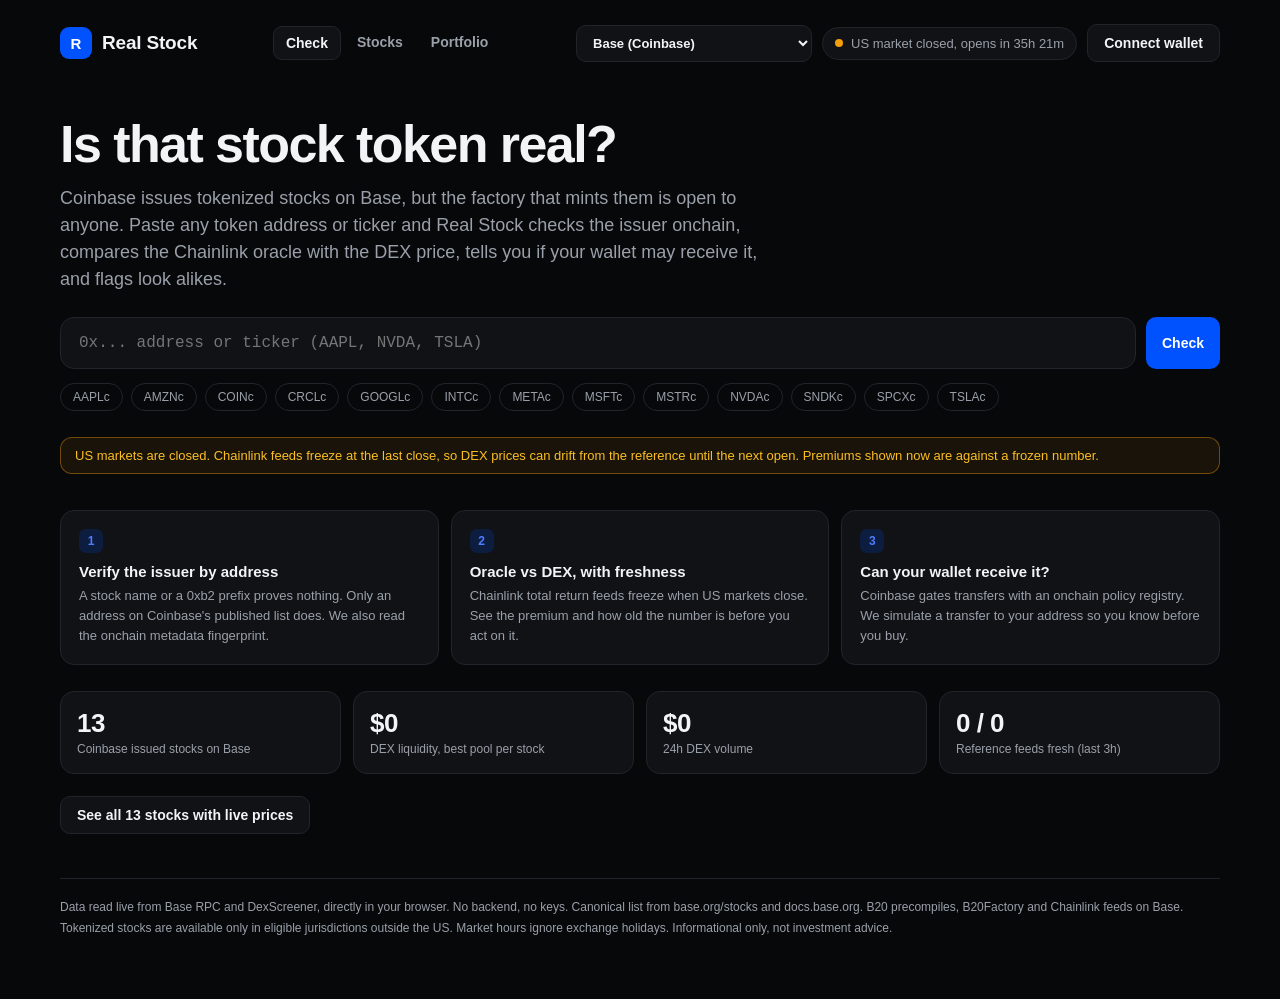
==== index.html @ feb43d78 "Real Stock: verify tokenized stocks on Base and Robinhood Chain Static, backend-free app that answer" ====
<!doctype html>
<html lang="en">
<head>
<meta charset="utf-8">
<meta name="viewport" content="width=device-width,initial-scale=1">
<title>Real Stock</title>
<meta name="description" content="Is that stock token real? Verify the issuer, compare reference and DEX prices, and check if your wallet can receive tokenized stocks on Base and Robinhood Chain.">
<link rel="stylesheet" href="style.css">
</head>
<body>
<div class="wrap">
<nav id="nav"></nav>

<section class="hero">
  <h1>Is that stock token real?</h1>
  <p id="lead"></p>
  <form class="search" id="form">
    <input id="q" placeholder="0x... address or ticker (AAPL, NVDA, TSLA)" autocomplete="off">
    <button class="btn" type="submit">Check</button>
  </form>
  <div class="quick" id="quick"></div>
  <div class="banner" id="banner"></div>
</section>

<div class="feats" id="feats"></div>

<div class="grid">
  <div class="kpi"><b id="k_count">...</b><span id="k_count_l">Issued stocks</span></div>
  <div class="kpi"><b id="k_liq">...</b><span>DEX liquidity, best pool per stock</span></div>
  <div class="kpi"><b id="k_vol">...</b><span>24h DEX volume</span></div>
  <div class="kpi"><b id="k_feed">...</b><span>Reference feeds fresh (last 3h)</span></div>
</div>
<p><a class="btn sec" id="allbtn" href="stocks.html" data-net>See all stocks with live prices</a></p>

<footer id="foot"></footer>
</div>
<script src="app.js"></script>
<script>
mountNav("index.html"); mountFooter();
document.getElementById("lead").textContent=NET.key==="base"
 ?"Coinbase issues tokenized stocks on Base, but the factory that mints them is open to anyone. Paste any token address or ticker and Real Stock checks the issuer onchain, compares the Chainlink oracle with the DEX price, tells you if your wallet may receive it, and flags look alikes."
 :"Robinhood issues stock tokens on Robinhood Chain and look alikes with the same ticker appear daily. Paste any token address or ticker and Real Stock checks the contract fingerprint against Robinhood's registry, compares the price with the same stock's Chainlink feed on Base, tells you if your wallet may receive it, and flags look alikes.";
document.getElementById("feats").innerHTML=NET.key==="base"
 ?'<div class="feat"><div class="n">1</div><b>Verify the issuer by address</b><span>A stock name or a 0xb2 prefix proves nothing. Only an address on Coinbase\'s published list does. We also read the onchain metadata fingerprint.</span></div><div class="feat"><div class="n">2</div><b>Oracle vs DEX, with freshness</b><span>Chainlink total return feeds freeze when US markets close. See the premium and how old the number is before you act on it.</span></div><div class="feat"><div class="n">3</div><b>Can your wallet receive it?</b><span>Coinbase gates transfers with an onchain policy registry. We simulate a transfer to your address so you know before you buy.</span></div>'
 :'<div class="feat"><div class="n">1</div><b>Verify by contract fingerprint</b><span>Every official Robinhood Stock Token is a proxy to the same beacon contract and sits in Robinhood\'s asset registry. Fakes with the same name fail both.</span></div><div class="feat"><div class="n">2</div><b>Two issuers, one stock</b><span>Robinhood Chain has no price oracle, so we use the Chainlink feed of the same stock on Base as the reference and show the premium between the two issuers.</span></div><div class="feat"><div class="n">3</div><b>Pause, blocklist, corporate actions</b><span>Robinhood tokens can be paused, addresses blocked, and multipliers changed for splits and dividends. All of it is read onchain.</span></div>';
document.getElementById("form").onsubmit=(e)=>{ e.preventDefault(); const v=document.getElementById("q").value.trim(); if(v) location.href=withNet("check.html?q="+encodeURIComponent(v)); };
(async()=>{
  const toks=await loadRegistry();
  document.getElementById("quick").innerHTML=toks.slice(0,16).map(t=>'<a href="'+withNet("check.html?q="+t.address)+'">'+esc(t.symbol)+'</a>').join("")+(toks.length>16?'<a href="'+withNet("stocks.html")+'">all '+toks.length+'</a>':"");
  document.getElementById("k_count").textContent=toks.length; document.getElementById("k_count_l").textContent=NET.issuer+" issued stocks on "+NET.label;
  document.getElementById("allbtn").textContent="See all "+toks.length+" stocks with live prices";
  let liq=0,vol=0,fresh=0,feeds=0;
  await loadAll(r=>{ liq+=r.dx.liq||0; vol+=r.dx.vol24||0; if(r.orc){feeds++; if(Date.now()/1000-r.orc.updatedAt<3*3600) fresh++;} document.getElementById("k_liq").textContent=usdBig(liq); document.getElementById("k_vol").textContent=usdBig(vol); document.getElementById("k_feed").textContent=fresh+" / "+feeds; });
})().catch(()=>{});
</script>
</body>
</html>
---- style.css ----
:root{--bg:#07080a;--panel:#111216;--panel2:#16181d;--line:#22242b;--txt:#f3f4f6;--mut:#9aa0aa;--blue:#0052ff;--blue2:#4d7cff;--ok:#22c55e;--warn:#f59e0b;--bad:#ef4444}
*{box-sizing:border-box}html,body{margin:0;background:var(--bg);color:var(--txt);font-family:Inter,"Helvetica Neue",Helvetica,Arial,sans-serif}
a{color:var(--blue2);text-decoration:none}button{font-family:inherit}
.wrap{max-width:1200px;margin:0 auto;padding:18px 20px 60px}
nav{display:flex;align-items:center;justify-content:space-between;gap:14px;flex-wrap:wrap;padding:6px 0 26px}
.brand{display:flex;align-items:center;gap:10px;color:var(--txt)}.logo{width:32px;height:32px;border-radius:9px;background:var(--blue);display:flex;align-items:center;justify-content:center;font-weight:900;color:#fff;font-size:15px}
.brand b{font-size:19px;letter-spacing:-.01em}
.menu{display:flex;gap:4px;flex-wrap:wrap}.menu a{padding:8px 12px;border-radius:9px;color:var(--mut);font-size:14px;font-weight:600}.menu a:hover{color:var(--txt)}.menu a.on{color:var(--txt);background:var(--panel);border:1px solid var(--line)}
.right{display:flex;align-items:center;gap:10px;flex-wrap:wrap}
.pill{display:inline-flex;align-items:center;gap:8px;padding:8px 12px;border-radius:999px;border:1px solid var(--line);background:var(--panel);font-size:13px;color:var(--mut)}
.dot{width:8px;height:8px;border-radius:50%;background:var(--mut)}.dot.on{background:var(--ok);box-shadow:0 0 0 4px rgba(34,197,94,.15)}.dot.off{background:var(--warn)}
.btn{background:var(--blue);color:#fff;border:0;border-radius:10px;padding:10px 16px;font-size:14px;font-weight:600;cursor:pointer;display:inline-block}
.btn.sec{background:var(--panel);border:1px solid var(--line);color:var(--txt)}.btn.sm{padding:6px 10px;font-size:12px;border-radius:8px}.btn.lg{padding:14px 22px;font-size:16px;border-radius:12px}
.hero{padding:30px 0 10px}
.hero h1{font-size:52px;line-height:1.02;letter-spacing:-.03em;margin:0 0 14px;max-width:820px}
.hero p{color:var(--mut);font-size:18px;margin:0 0 24px;max-width:720px;line-height:1.5}
.search{display:flex;gap:10px;margin:0 0 14px}.search input{flex:1;background:var(--panel);border:1px solid var(--line);border-radius:14px;padding:16px 18px;color:var(--txt);font-size:16px;font-family:ui-monospace,Menlo,monospace;outline:none;min-width:0}.search input:focus{border-color:var(--blue2)}
.quick{display:flex;gap:8px;flex-wrap:wrap;margin-bottom:26px}.quick a,.quick button{background:transparent;border:1px solid var(--line);color:var(--mut);border-radius:999px;padding:6px 12px;font-size:12px;cursor:pointer}.quick a:hover,.quick button:hover{color:var(--txt);border-color:var(--blue2)}
.feats{display:grid;grid-template-columns:repeat(3,1fr);gap:12px;margin:10px 0 26px}
.feat{background:var(--panel);border:1px solid var(--line);border-radius:14px;padding:18px}.feat b{display:block;font-size:15px;margin-bottom:6px}.feat span{color:var(--mut);font-size:13px;line-height:1.55}
.feat .n{display:inline-flex;width:24px;height:24px;border-radius:7px;background:rgba(0,82,255,.18);color:var(--blue2);align-items:center;justify-content:center;font-weight:800;font-size:12px;margin-bottom:10px}
.grid{display:grid;grid-template-columns:repeat(4,1fr);gap:12px;margin-bottom:22px}
.kpi{background:var(--panel);border:1px solid var(--line);border-radius:14px;padding:16px}.kpi b{display:block;font-size:26px;letter-spacing:-.02em}.kpi span{color:var(--mut);font-size:12px}
h1.page{font-size:32px;letter-spacing:-.02em;margin:6px 0 6px}p.lead{color:var(--mut);font-size:15px;margin:0 0 22px;line-height:1.5;max-width:760px}
h2.sec{font-size:13px;color:var(--mut);text-transform:uppercase;letter-spacing:.06em;margin:26px 0 10px;font-weight:700}
table{width:100%;border-collapse:collapse;background:var(--panel);border:1px solid var(--line);border-radius:14px;overflow:hidden}
th,td{padding:11px 12px;text-align:left;border-bottom:1px solid var(--line);font-size:14px;white-space:nowrap;vertical-align:middle}
th{color:var(--mut);font-weight:600;font-size:11px;text-transform:uppercase;letter-spacing:.05em;user-select:none}th[data-k]{cursor:pointer}th[data-k]:hover{color:var(--txt)}th.sorted{color:var(--blue2)}
tr.row{cursor:pointer}tr.row:hover{background:var(--panel2)}
td.num,th.num{text-align:right;font-variant-numeric:tabular-nums}
.tk{display:flex;align-items:center;gap:10px}.tk img,.tk .ph{width:30px;height:30px;border-radius:50%;background:#1c1e25;object-fit:cover;flex:0 0 30px;display:flex;align-items:center;justify-content:center;font-size:11px;font-weight:800;color:var(--mut)}
.tk b{display:block;font-size:14px}.tk small{color:var(--mut);font-size:12px}
.tag{display:inline-block;padding:3px 8px;border-radius:999px;font-size:11px;font-weight:700}
.ok{background:rgba(34,197,94,.14);color:var(--ok)}.warn{background:rgba(245,158,11,.14);color:var(--warn)}.bad{background:rgba(239,68,68,.14);color:var(--bad)}.mut{background:#1c1e25;color:var(--mut)}
.up{color:var(--ok)}.down{color:var(--bad)}
.tblwrap{overflow-x:auto;border-radius:14px}
.links a{display:inline-block;padding:5px 8px;border:1px solid var(--line);border-radius:8px;font-size:11px;margin-right:4px;color:var(--txt);background:var(--panel2)}.links a:hover{border-color:var(--blue2)}
.card{background:var(--panel);border:1px solid var(--line);border-radius:16px;padding:20px;margin-bottom:14px}
.card h2{margin:0 0 14px;font-size:22px;display:flex;align-items:center;gap:12px}.card h2 img,.card h2 .ph{width:44px;height:44px;border-radius:50%;object-fit:cover;flex:0 0 44px;display:flex;align-items:center;justify-content:center;font-size:12px;background:#1c1e25}
.card h3{margin:0 0 10px;font-size:13px;color:var(--mut);text-transform:uppercase;letter-spacing:.05em}
.checks{display:grid;grid-template-columns:repeat(2,1fr);gap:10px}
.chk{display:flex;gap:12px;align-items:flex-start;padding:12px;border:1px solid var(--line);border-radius:12px;background:var(--panel2)}
.chk .ic{width:26px;height:26px;border-radius:50%;flex:0 0 26px;display:flex;align-items:center;justify-content:center;font-weight:800;font-size:12px}
.chk .t{font-size:14px}.chk .d{font-size:12px;color:var(--mut);margin-top:3px;word-break:break-all;line-height:1.45}
.verdict{font-size:20px;font-weight:800;padding:14px 16px;border-radius:12px;margin-bottom:14px;display:flex;justify-content:space-between;align-items:center;gap:12px;flex-wrap:wrap}
.mono{font-family:ui-monospace,Menlo,monospace;font-size:12px;color:var(--mut);word-break:break-all}
.note{color:var(--mut);font-size:12px;line-height:1.5}
.banner{display:none;border:1px solid rgba(245,158,11,.4);background:rgba(245,158,11,.08);color:#fbbf24;border-radius:12px;padding:10px 14px;font-size:13px;margin-bottom:16px}
.total{display:flex;justify-content:space-between;align-items:baseline;margin-bottom:10px;gap:12px;flex-wrap:wrap}.total b{font-size:32px;letter-spacing:-.02em}
.empty{padding:40px 20px;text-align:center;color:var(--mut);border:1px dashed var(--line);border-radius:14px}
footer{margin-top:44px;color:var(--mut);font-size:12px;line-height:1.7;border-top:1px solid var(--line);padding-top:18px}
@media(max-width:860px){.grid,.feats{grid-template-columns:repeat(2,1fr)}.checks{grid-template-columns:1fr}.hero h1{font-size:34px}}
@media(max-width:520px){.grid,.feats{grid-template-columns:1fr}}
.sel{background:var(--panel);border:1px solid var(--line);color:var(--txt);border-radius:10px;padding:9px 12px;font-size:13px;font-weight:600;cursor:pointer}
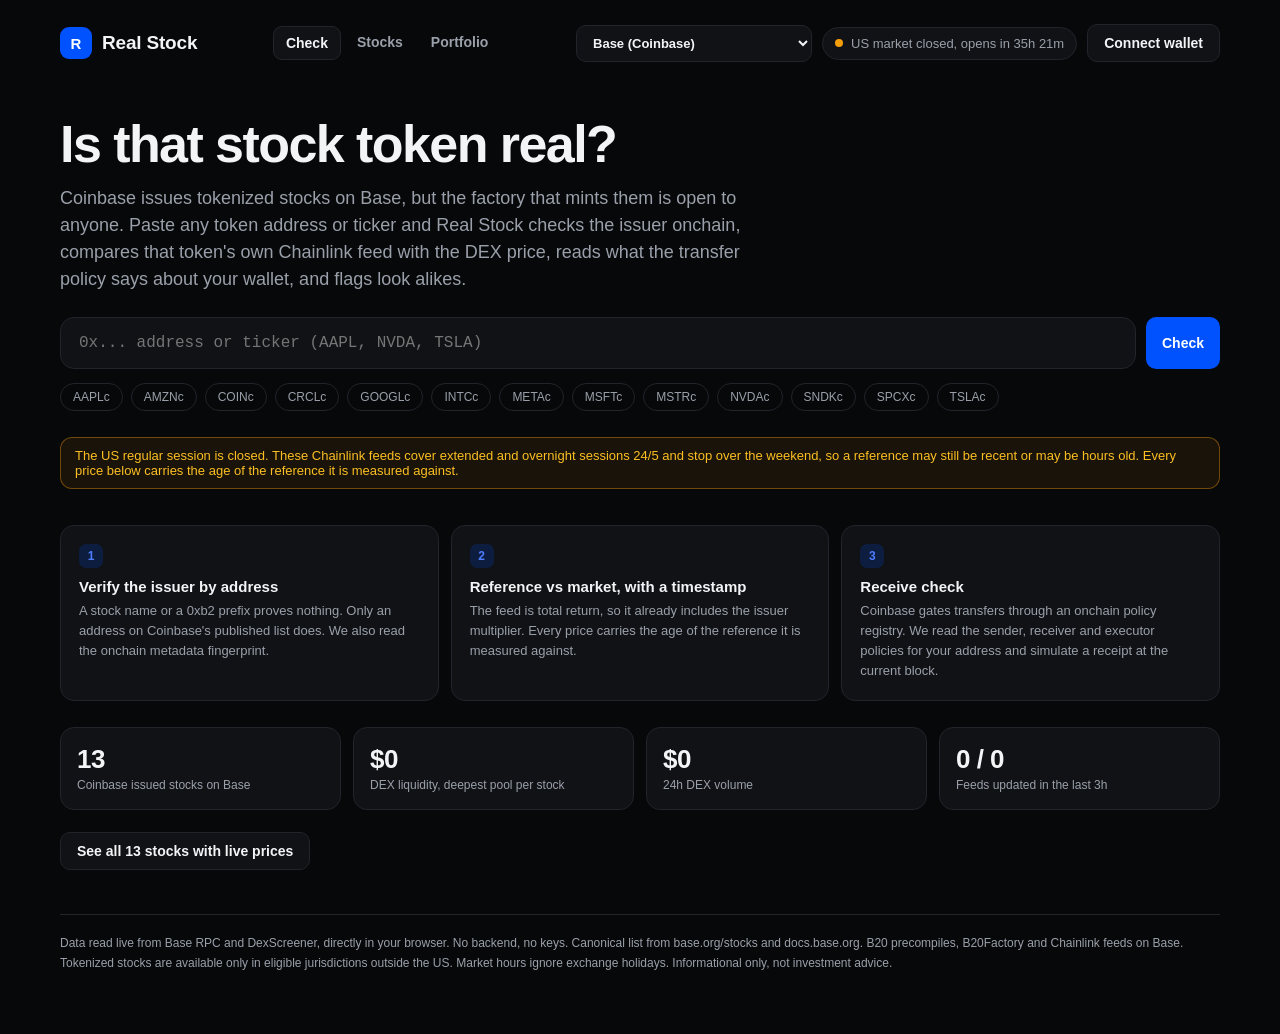
==== commit ced47fcd: "Correctness pass: own-issuer feeds, real policy reads, honest failure states Findings from an extern" ====
--- a/index.html
+++ b/index.html
@@ -26,9 +26,9 @@
 
 <div class="grid">
   <div class="kpi"><b id="k_count">...</b><span id="k_count_l">Issued stocks</span></div>
-  <div class="kpi"><b id="k_liq">...</b><span>DEX liquidity, best pool per stock</span></div>
+  <div class="kpi"><b id="k_liq">...</b><span>DEX liquidity, deepest pool per stock</span></div>
   <div class="kpi"><b id="k_vol">...</b><span>24h DEX volume</span></div>
-  <div class="kpi"><b id="k_feed">...</b><span>Reference feeds fresh (last 3h)</span></div>
+  <div class="kpi"><b id="k_feed">...</b><span>Feeds updated in the last 3h</span></div>
 </div>
 <p><a class="btn sec" id="allbtn" href="stocks.html" data-net>See all stocks with live prices</a></p>
 
@@ -38,11 +38,11 @@
 <script>
 mountNav("index.html"); mountFooter();
 document.getElementById("lead").textContent=NET.key==="base"
- ?"Coinbase issues tokenized stocks on Base, but the factory that mints them is open to anyone. Paste any token address or ticker and Real Stock checks the issuer onchain, compares the Chainlink oracle with the DEX price, tells you if your wallet may receive it, and flags look alikes."
- :"Robinhood issues stock tokens on Robinhood Chain and look alikes with the same ticker appear daily. Paste any token address or ticker and Real Stock checks the contract fingerprint against Robinhood's registry, compares the price with the same stock's Chainlink feed on Base, tells you if your wallet may receive it, and flags look alikes.";
+ ?"Coinbase issues tokenized stocks on Base, but the factory that mints them is open to anyone. Paste any token address or ticker and Real Stock checks the issuer onchain, compares that token's own Chainlink feed with the DEX price, reads what the transfer policy says about your wallet, and flags look alikes."
+ :"Robinhood issues stock tokens on Robinhood Chain and look alikes with the same ticker appear daily. Paste any token address or ticker and Real Stock checks the contract fingerprint against Robinhood's registry, compares the market price with that token's own Chainlink feed, tells you what the transfer policy says about your wallet, and flags look alikes.";
 document.getElementById("feats").innerHTML=NET.key==="base"
- ?'<div class="feat"><div class="n">1</div><b>Verify the issuer by address</b><span>A stock name or a 0xb2 prefix proves nothing. Only an address on Coinbase\'s published list does. We also read the onchain metadata fingerprint.</span></div><div class="feat"><div class="n">2</div><b>Oracle vs DEX, with freshness</b><span>Chainlink total return feeds freeze when US markets close. See the premium and how old the number is before you act on it.</span></div><div class="feat"><div class="n">3</div><b>Can your wallet receive it?</b><span>Coinbase gates transfers with an onchain policy registry. We simulate a transfer to your address so you know before you buy.</span></div>'
- :'<div class="feat"><div class="n">1</div><b>Verify by contract fingerprint</b><span>Every official Robinhood Stock Token is a proxy to the same beacon contract and sits in Robinhood\'s asset registry. Fakes with the same name fail both.</span></div><div class="feat"><div class="n">2</div><b>Two issuers, one stock</b><span>Robinhood Chain has no price oracle, so we use the Chainlink feed of the same stock on Base as the reference and show the premium between the two issuers.</span></div><div class="feat"><div class="n">3</div><b>Pause, blocklist, corporate actions</b><span>Robinhood tokens can be paused, addresses blocked, and multipliers changed for splits and dividends. All of it is read onchain.</span></div>';
+ ?'<div class="feat"><div class="n">1</div><b>Verify the issuer by address</b><span>A stock name or a 0xb2 prefix proves nothing. Only an address on Coinbase\'s published list does. We also read the onchain metadata fingerprint.</span></div><div class="feat"><div class="n">2</div><b>Reference vs market, with a timestamp</b><span>The feed is total return, so it already includes the issuer multiplier. Every price carries the age of the reference it is measured against.</span></div><div class="feat"><div class="n">3</div><b>Receive check</b><span>Coinbase gates transfers through an onchain policy registry. We read the sender, receiver and executor policies for your address and simulate a receipt at the current block.</span></div>'
+ :'<div class="feat"><div class="n">1</div><b>Verify by contract fingerprint</b><span>Every official Robinhood Stock Token is a proxy to the same beacon contract and sits in Robinhood\'s asset registry. Fakes with the same name fail both.</span></div><div class="feat"><div class="n">2</div><b>Priced against its own feed</b><span>Each token is compared with its own issuer\'s Chainlink tokenized equity feed, which already includes that issuer\'s multiplier. 32 of the 194 Robinhood tokens have one.</span></div><div class="feat"><div class="n">3</div><b>Pause, blocklist, corporate actions</b><span>Robinhood tokens can be paused, addresses blocked, and multipliers changed for splits and dividends. All of it is read onchain.</span></div>';
 document.getElementById("form").onsubmit=(e)=>{ e.preventDefault(); const v=document.getElementById("q").value.trim(); if(v) location.href=withNet("check.html?q="+encodeURIComponent(v)); };
 (async()=>{
   const toks=await loadRegistry();
@@ -50,7 +50,7 @@
   document.getElementById("k_count").textContent=toks.length; document.getElementById("k_count_l").textContent=NET.issuer+" issued stocks on "+NET.label;
   document.getElementById("allbtn").textContent="See all "+toks.length+" stocks with live prices";
   let liq=0,vol=0,fresh=0,feeds=0;
-  await loadAll(r=>{ liq+=r.dx.liq||0; vol+=r.dx.vol24||0; if(r.orc){feeds++; if(Date.now()/1000-r.orc.updatedAt<3*3600) fresh++;} document.getElementById("k_liq").textContent=usdBig(liq); document.getElementById("k_vol").textContent=usdBig(vol); document.getElementById("k_feed").textContent=fresh+" / "+feeds; });
+  await loadAll(r=>{ liq+=r.dx.liq||0; vol+=r.dx.vol24||0; if(r.orc&&!r.orc.error&&r.orc.price>0){feeds++; if(Date.now()/1000-r.orc.updatedAt<3*3600) fresh++;} document.getElementById("k_liq").textContent=usdBig(liq); document.getElementById("k_vol").textContent=usdBig(vol); document.getElementById("k_feed").textContent=fresh+" / "+feeds; });
 })().catch(()=>{});
 </script>
 </body>
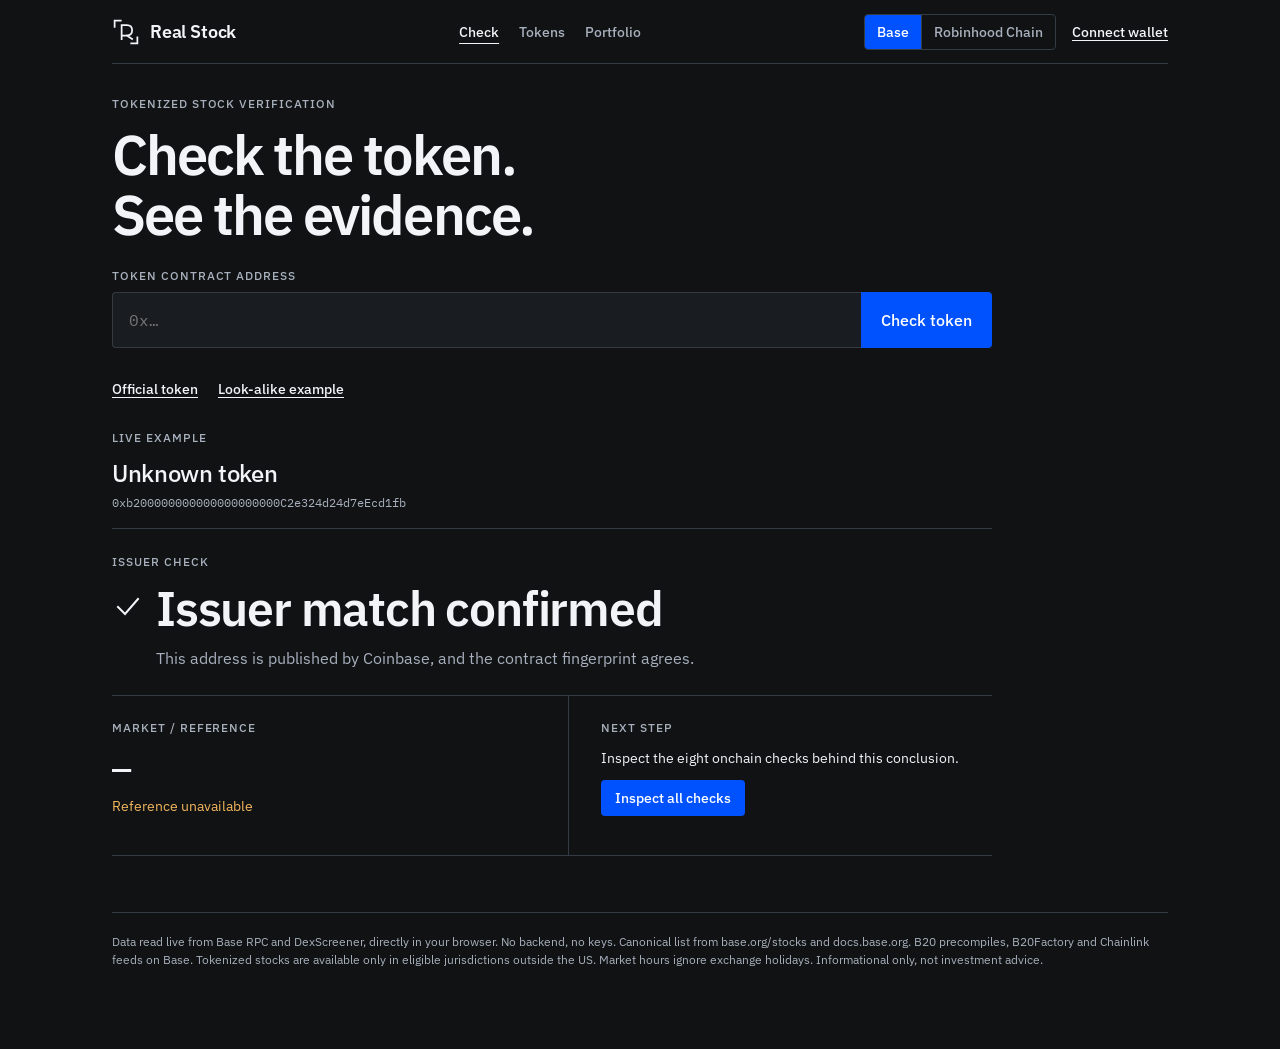
==== commit 96dc2ef5: "Redesign: the verification record Flat, square, typographic. Conclusions are large, evidence is numb" ====
--- a/index.html
+++ b/index.html
@@ -4,54 +4,69 @@
 <meta charset="utf-8">
 <meta name="viewport" content="width=device-width,initial-scale=1">
 <title>Real Stock</title>
-<meta name="description" content="Is that stock token real? Verify the issuer, compare reference and DEX prices, and check if your wallet can receive tokenized stocks on Base and Robinhood Chain.">
-<link rel="stylesheet" href="style.css">
+<meta name="description" content="Check whether a tokenized stock token is really issued by Coinbase or Robinhood, see the evidence, and test whether your wallet can receive it.">
+<link rel="stylesheet" href="style.css?v=3">
 </head>
 <body>
 <div class="wrap">
-<nav id="nav"></nav>
+<header id="nav"></header>
+<main class="main">
+  <p class="eyebrow" style="margin-top:16px">Tokenized stock verification</p>
+  <h1 class="display">Check the token.<br>See the evidence.</h1>
 
-<section class="hero">
-  <h1>Is that stock token real?</h1>
-  <p id="lead"></p>
-  <form class="search" id="form">
-    <input id="q" placeholder="0x... address or ticker (AAPL, NVDA, TSLA)" autocomplete="off">
-    <button class="btn" type="submit">Check</button>
-  </form>
-  <div class="quick" id="quick"></div>
-  <div class="banner" id="banner"></div>
-</section>
+  <div style="margin-top:24px">
+    <label class="lbl" for="q">Token contract address</label>
+    <form class="field" id="form">
+      <input id="q" placeholder="0x…" autocomplete="off">
+      <button class="btn" type="submit">Check token</button>
+    </form>
+    <div id="err" class="note warnv" style="min-height:20px"></div>
+    <div class="examples" id="examples"></div>
+  </div>
 
-<div class="feats" id="feats"></div>
-
-<div class="grid">
-  <div class="kpi"><b id="k_count">...</b><span id="k_count_l">Issued stocks</span></div>
-  <div class="kpi"><b id="k_liq">...</b><span>DEX liquidity, deepest pool per stock</span></div>
-  <div class="kpi"><b id="k_vol">...</b><span>24h DEX volume</span></div>
-  <div class="kpi"><b id="k_feed">...</b><span>Feeds updated in the last 3h</span></div>
-</div>
-<p><a class="btn sec" id="allbtn" href="stocks.html" data-net>See all stocks with live prices</a></p>
-
+  <p class="eyebrow" style="margin-top:32px">Live example</p>
+  <div id="live"></div>
+</main>
 <footer id="foot"></footer>
 </div>
-<script src="app.js"></script>
+<script src="app.js?v=3"></script>
 <script>
 mountNav("index.html"); mountFooter();
-document.getElementById("lead").textContent=NET.key==="base"
- ?"Coinbase issues tokenized stocks on Base, but the factory that mints them is open to anyone. Paste any token address or ticker and Real Stock checks the issuer onchain, compares that token's own Chainlink feed with the DEX price, reads what the transfer policy says about your wallet, and flags look alikes."
- :"Robinhood issues stock tokens on Robinhood Chain and look alikes with the same ticker appear daily. Paste any token address or ticker and Real Stock checks the contract fingerprint against Robinhood's registry, compares the market price with that token's own Chainlink feed, tells you what the transfer policy says about your wallet, and flags look alikes.";
-document.getElementById("feats").innerHTML=NET.key==="base"
- ?'<div class="feat"><div class="n">1</div><b>Verify the issuer by address</b><span>A stock name or a 0xb2 prefix proves nothing. Only an address on Coinbase\'s published list does. We also read the onchain metadata fingerprint.</span></div><div class="feat"><div class="n">2</div><b>Reference vs market, with a timestamp</b><span>The feed is total return, so it already includes the issuer multiplier. Every price carries the age of the reference it is measured against.</span></div><div class="feat"><div class="n">3</div><b>Receive check</b><span>Coinbase gates transfers through an onchain policy registry. We read the sender, receiver and executor policies for your address and simulate a receipt at the current block.</span></div>'
- :'<div class="feat"><div class="n">1</div><b>Verify by contract fingerprint</b><span>Every official Robinhood Stock Token is a proxy to the same beacon contract and sits in Robinhood\'s asset registry. Fakes with the same name fail both.</span></div><div class="feat"><div class="n">2</div><b>Priced against its own feed</b><span>Each token is compared with its own issuer\'s Chainlink tokenized equity feed, which already includes that issuer\'s multiplier. 32 of the 194 Robinhood tokens have one.</span></div><div class="feat"><div class="n">3</div><b>Pause, blocklist, corporate actions</b><span>Robinhood tokens can be paused, addresses blocked, and multipliers changed for splits and dividends. All of it is read onchain.</span></div>';
-document.getElementById("form").onsubmit=(e)=>{ e.preventDefault(); const v=document.getElementById("q").value.trim(); if(v) location.href=withNet("check.html?q="+encodeURIComponent(v)); };
-(async()=>{
-  const toks=await loadRegistry();
-  document.getElementById("quick").innerHTML=toks.slice(0,16).map(t=>'<a href="'+withNet("check.html?q="+t.address)+'">'+esc(t.symbol)+'</a>').join("")+(toks.length>16?'<a href="'+withNet("stocks.html")+'">all '+toks.length+'</a>':"");
-  document.getElementById("k_count").textContent=toks.length; document.getElementById("k_count_l").textContent=NET.issuer+" issued stocks on "+NET.label;
-  document.getElementById("allbtn").textContent="See all "+toks.length+" stocks with live prices";
-  let liq=0,vol=0,fresh=0,feeds=0;
-  await loadAll(r=>{ liq+=r.dx.liq||0; vol+=r.dx.vol24||0; if(r.orc&&!r.orc.error&&r.orc.price>0){feeds++; if(Date.now()/1000-r.orc.updatedAt<3*3600) fresh++;} document.getElementById("k_liq").textContent=usdBig(liq); document.getElementById("k_vol").textContent=usdBig(vol); document.getElementById("k_feed").textContent=fresh+" / "+feeds; });
-})().catch(()=>{});
+document.getElementById("form").onsubmit=(e)=>{
+  e.preventDefault(); const v=document.getElementById("q").value.trim(); if(!v) return;
+  if(/^0x/i.test(v)&&!/^0x[0-9a-fA-F]{40}$/.test(v)){ document.getElementById("err").textContent="Enter a complete 0x contract address."; return; }
+  location.href=withNet("check.html?q="+encodeURIComponent(v));
+};
+// A verified example pair per network: one issuer token, one look alike from the same factory.
+const EXAMPLES={base:{official:"0xb200000000000000000000C2e324d24d7eEcd1fb",fake:"0xb2000000000000000000008b79a7be3f03091001"},
+                robinhood:{official:"0x05a3d1Cd21d0C88145E82600E62e7E496e0F222B",fake:"0x22fa1175ACd6898cD74112FB8BbFf7c12ACa4527"}};
+const EX=EXAMPLES[NET.key];
+document.getElementById("examples").innerHTML=EX?'<button class="linkbtn" data-x="official">Official token</button><button class="linkbtn" data-x="fake">Look-alike example</button>':"";
+document.querySelectorAll("#examples button").forEach(b=>b.onclick=()=>render(EX[b.dataset.x]));
+
+function skeleton(addr){
+  return '<div class="meta">'+addr+'</div>'
+   +'<section class="block"><p class="eyebrow">Issuer check</p><div class="vhead"><div style="width:32px">'+ICON.big.unk+'</div><div><p class="verdict">Checking issuer…</p></div></div></section>'
+   +'<section class="cols"><div><p class="eyebrow">Market / reference</p><div class="value"><span class="sk" style="width:150px"></span></div></div><div><p class="eyebrow">Issuer evidence</p><div><span class="sk" style="width:220px"></span></div></div></section>';
+}
+async function render(addr){
+  const el=document.getElementById("live");
+  el.innerHTML=skeleton(addr);
+  await loadRegistry();
+  const reg=state.byAddr[addr.toLowerCase()];
+  const r=await loadRow(reg||{address:addr},false);
+  const {core,orc,dx,prem}=r;
+  const good=orc&&!orc.error&&orc.price>0;
+  const pass=!!reg;
+  el.innerHTML='<div style="padding-bottom:16px"><h2 class="section">'+esc(core.name||"Unknown token")+'</h2><div class="meta" style="margin-top:6px">'+addr+'</div></div>'
+   +'<section class="block"><p class="eyebrow">Issuer check</p><div class="vhead"><div style="width:32px">'+(pass?ICON.big.pass:ICON.big.fail)+'</div><div><p class="verdict">'+(pass?"Issuer match confirmed":"Not on the issuer list")+'</p>'
+   +'<p class="sub" style="margin:12px 0 0;max-width:640px">'+(pass?("This address is published by "+NET.issuer+", and the contract fingerprint agrees."):(NET.issuer+" does not publish this address, although the contract itself is a valid "+(NET.key==="base"?"B20 token":"proxy")+"."))+'</p></div></div></section>'
+   +'<section class="cols"><div><p class="eyebrow">Market / reference</p><div class="value">'+(dx.price?usd(dx.price):"—")+'</div>'
+   +'<div class="small" style="margin-top:8px">'+(good?"Reference "+usd(orc.price)+' <span class="sub">as of '+ago(orc.updatedAt)+" ago</span>":'<span class="warnv">Reference unavailable</span>')+'</div>'
+   +(prem!=null?'<div class="small" style="margin-top:4px">'+(prem>=0?"+":"−")+Math.abs(prem).toFixed(2)+'% versus reference</div>':'')+'</div>'
+   +'<div><p class="eyebrow">Next step</p><p class="small" style="margin:0 0 12px">'+(pass?"Inspect the eight onchain checks behind this conclusion.":"See which checks failed and which look alikes exist.")+'</p><a class="btn sm" href="'+withNet("check.html?q="+addr)+'">Inspect all checks</a></div></section>';
+}
+loadRegistry().then(()=>{ if(EX) render(EX.official); });
 </script>
 </body>
 </html>
--- a/style.css
+++ b/style.css
@@ -1,54 +1,112 @@
-:root{--bg:#07080a;--panel:#111216;--panel2:#16181d;--line:#22242b;--txt:#f3f4f6;--mut:#9aa0aa;--blue:#0052ff;--blue2:#4d7cff;--ok:#22c55e;--warn:#f59e0b;--bad:#ef4444}
-*{box-sizing:border-box}html,body{margin:0;background:var(--bg);color:var(--txt);font-family:Inter,"Helvetica Neue",Helvetica,Arial,sans-serif}
-a{color:var(--blue2);text-decoration:none}button{font-family:inherit}
-.wrap{max-width:1200px;margin:0 auto;padding:18px 20px 60px}
-nav{display:flex;align-items:center;justify-content:space-between;gap:14px;flex-wrap:wrap;padding:6px 0 26px}
-.brand{display:flex;align-items:center;gap:10px;color:var(--txt)}.logo{width:32px;height:32px;border-radius:9px;background:var(--blue);display:flex;align-items:center;justify-content:center;font-weight:900;color:#fff;font-size:15px}
-.brand b{font-size:19px;letter-spacing:-.01em}
-.menu{display:flex;gap:4px;flex-wrap:wrap}.menu a{padding:8px 12px;border-radius:9px;color:var(--mut);font-size:14px;font-weight:600}.menu a:hover{color:var(--txt)}.menu a.on{color:var(--txt);background:var(--panel);border:1px solid var(--line)}
-.right{display:flex;align-items:center;gap:10px;flex-wrap:wrap}
-.pill{display:inline-flex;align-items:center;gap:8px;padding:8px 12px;border-radius:999px;border:1px solid var(--line);background:var(--panel);font-size:13px;color:var(--mut)}
-.dot{width:8px;height:8px;border-radius:50%;background:var(--mut)}.dot.on{background:var(--ok);box-shadow:0 0 0 4px rgba(34,197,94,.15)}.dot.off{background:var(--warn)}
-.btn{background:var(--blue);color:#fff;border:0;border-radius:10px;padding:10px 16px;font-size:14px;font-weight:600;cursor:pointer;display:inline-block}
-.btn.sec{background:var(--panel);border:1px solid var(--line);color:var(--txt)}.btn.sm{padding:6px 10px;font-size:12px;border-radius:8px}.btn.lg{padding:14px 22px;font-size:16px;border-radius:12px}
-.hero{padding:30px 0 10px}
-.hero h1{font-size:52px;line-height:1.02;letter-spacing:-.03em;margin:0 0 14px;max-width:820px}
-.hero p{color:var(--mut);font-size:18px;margin:0 0 24px;max-width:720px;line-height:1.5}
-.search{display:flex;gap:10px;margin:0 0 14px}.search input{flex:1;background:var(--panel);border:1px solid var(--line);border-radius:14px;padding:16px 18px;color:var(--txt);font-size:16px;font-family:ui-monospace,Menlo,monospace;outline:none;min-width:0}.search input:focus{border-color:var(--blue2)}
-.quick{display:flex;gap:8px;flex-wrap:wrap;margin-bottom:26px}.quick a,.quick button{background:transparent;border:1px solid var(--line);color:var(--mut);border-radius:999px;padding:6px 12px;font-size:12px;cursor:pointer}.quick a:hover,.quick button:hover{color:var(--txt);border-color:var(--blue2)}
-.feats{display:grid;grid-template-columns:repeat(3,1fr);gap:12px;margin:10px 0 26px}
-.feat{background:var(--panel);border:1px solid var(--line);border-radius:14px;padding:18px}.feat b{display:block;font-size:15px;margin-bottom:6px}.feat span{color:var(--mut);font-size:13px;line-height:1.55}
-.feat .n{display:inline-flex;width:24px;height:24px;border-radius:7px;background:rgba(0,82,255,.18);color:var(--blue2);align-items:center;justify-content:center;font-weight:800;font-size:12px;margin-bottom:10px}
-.grid{display:grid;grid-template-columns:repeat(4,1fr);gap:12px;margin-bottom:22px}
-.kpi{background:var(--panel);border:1px solid var(--line);border-radius:14px;padding:16px}.kpi b{display:block;font-size:26px;letter-spacing:-.02em}.kpi span{color:var(--mut);font-size:12px}
-h1.page{font-size:32px;letter-spacing:-.02em;margin:6px 0 6px}p.lead{color:var(--mut);font-size:15px;margin:0 0 22px;line-height:1.5;max-width:760px}
-h2.sec{font-size:13px;color:var(--mut);text-transform:uppercase;letter-spacing:.06em;margin:26px 0 10px;font-weight:700}
-table{width:100%;border-collapse:collapse;background:var(--panel);border:1px solid var(--line);border-radius:14px;overflow:hidden}
-th,td{padding:11px 12px;text-align:left;border-bottom:1px solid var(--line);font-size:14px;white-space:nowrap;vertical-align:middle}
-th{color:var(--mut);font-weight:600;font-size:11px;text-transform:uppercase;letter-spacing:.05em;user-select:none}th[data-k]{cursor:pointer}th[data-k]:hover{color:var(--txt)}th.sorted{color:var(--blue2)}
-tr.row{cursor:pointer}tr.row:hover{background:var(--panel2)}
-td.num,th.num{text-align:right;font-variant-numeric:tabular-nums}
-.tk{display:flex;align-items:center;gap:10px}.tk img,.tk .ph{width:30px;height:30px;border-radius:50%;background:#1c1e25;object-fit:cover;flex:0 0 30px;display:flex;align-items:center;justify-content:center;font-size:11px;font-weight:800;color:var(--mut)}
-.tk b{display:block;font-size:14px}.tk small{color:var(--mut);font-size:12px}
-.tag{display:inline-block;padding:3px 8px;border-radius:999px;font-size:11px;font-weight:700}
-.ok{background:rgba(34,197,94,.14);color:var(--ok)}.warn{background:rgba(245,158,11,.14);color:var(--warn)}.bad{background:rgba(239,68,68,.14);color:var(--bad)}.mut{background:#1c1e25;color:var(--mut)}
-.up{color:var(--ok)}.down{color:var(--bad)}
-.tblwrap{overflow-x:auto;border-radius:14px}
-.links a{display:inline-block;padding:5px 8px;border:1px solid var(--line);border-radius:8px;font-size:11px;margin-right:4px;color:var(--txt);background:var(--panel2)}.links a:hover{border-color:var(--blue2)}
-.card{background:var(--panel);border:1px solid var(--line);border-radius:16px;padding:20px;margin-bottom:14px}
-.card h2{margin:0 0 14px;font-size:22px;display:flex;align-items:center;gap:12px}.card h2 img,.card h2 .ph{width:44px;height:44px;border-radius:50%;object-fit:cover;flex:0 0 44px;display:flex;align-items:center;justify-content:center;font-size:12px;background:#1c1e25}
-.card h3{margin:0 0 10px;font-size:13px;color:var(--mut);text-transform:uppercase;letter-spacing:.05em}
-.checks{display:grid;grid-template-columns:repeat(2,1fr);gap:10px}
-.chk{display:flex;gap:12px;align-items:flex-start;padding:12px;border:1px solid var(--line);border-radius:12px;background:var(--panel2)}
-.chk .ic{width:26px;height:26px;border-radius:50%;flex:0 0 26px;display:flex;align-items:center;justify-content:center;font-weight:800;font-size:12px}
-.chk .t{font-size:14px}.chk .d{font-size:12px;color:var(--mut);margin-top:3px;word-break:break-all;line-height:1.45}
-.verdict{font-size:20px;font-weight:800;padding:14px 16px;border-radius:12px;margin-bottom:14px;display:flex;justify-content:space-between;align-items:center;gap:12px;flex-wrap:wrap}
-.mono{font-family:ui-monospace,Menlo,monospace;font-size:12px;color:var(--mut);word-break:break-all}
-.note{color:var(--mut);font-size:12px;line-height:1.5}
-.banner{display:none;border:1px solid rgba(245,158,11,.4);background:rgba(245,158,11,.08);color:#fbbf24;border-radius:12px;padding:10px 14px;font-size:13px;margin-bottom:16px}
-.total{display:flex;justify-content:space-between;align-items:baseline;margin-bottom:10px;gap:12px;flex-wrap:wrap}.total b{font-size:32px;letter-spacing:-.02em}
-.empty{padding:40px 20px;text-align:center;color:var(--mut);border:1px dashed var(--line);border-radius:14px}
-footer{margin-top:44px;color:var(--mut);font-size:12px;line-height:1.7;border-top:1px solid var(--line);padding-top:18px}
-@media(max-width:860px){.grid,.feats{grid-template-columns:repeat(2,1fr)}.checks{grid-template-columns:1fr}.hero h1{font-size:34px}}
-@media(max-width:520px){.grid,.feats{grid-template-columns:1fr}}
-.sel{background:var(--panel);border:1px solid var(--line);color:var(--txt);border-radius:10px;padding:9px 12px;font-size:13px;font-weight:600;cursor:pointer}
+/* Real Stock — "The Verification Record".
+   Flat surfaces, square geometry, evidence hierarchy. No gradients, glow or shadows. */
+@import url('https://fonts.googleapis.com/css2?family=IBM+Plex+Mono:wght@400;500&family=IBM+Plex+Sans:wght@400;500;600&display=swap');
+
+:root{
+  --canvas:#101214;
+  --surface:#191D21;
+  --rule:#343B43;
+  --txt:#F2F4F7;
+  --mut:#A7B0BC;
+  --blue:#0052FF;
+  --focus:#8FB2FF;
+  --amber:#F2B65D;
+}
+*{box-sizing:border-box}
+html,body{margin:0;background:var(--canvas);color:var(--txt);font-family:"IBM Plex Sans",system-ui,sans-serif;font-weight:400;font-size:16px;line-height:24px;-webkit-font-smoothing:antialiased}
+a{color:var(--txt);text-decoration:underline;text-underline-offset:3px}
+a:hover{color:#fff}
+button,select,input{font-family:inherit}
+:focus-visible{outline:2px solid var(--focus);outline-offset:3px}
+.mono{font-family:"IBM Plex Mono",ui-monospace,monospace}
+
+.wrap{max-width:1120px;margin:0 auto;padding:0 32px 80px}
+.main{max-width:880px}
+
+header.top{height:64px;display:flex;align-items:center;justify-content:space-between;gap:24px;border-bottom:1px solid var(--rule);margin-bottom:32px}
+.brand{display:flex;align-items:center;gap:10px;text-decoration:none;color:var(--txt)}
+.brand svg{width:28px;height:28px;display:block}
+.brand b{font-weight:600;font-size:18px;letter-spacing:-.01em}
+.nav{display:flex;gap:20px}
+.nav a{font-weight:500;font-size:14px;line-height:20px;color:var(--mut);text-decoration:none}
+.nav a:hover{color:var(--txt)}
+.nav a.on{color:var(--txt);text-decoration:underline;text-underline-offset:6px}
+.hright{display:flex;align-items:center;gap:16px}
+
+.seg{display:flex;border:1px solid var(--rule);border-radius:4px;overflow:hidden}
+.seg button{background:transparent;border:0;color:var(--mut);font-weight:500;font-size:14px;line-height:20px;padding:7px 12px;cursor:pointer}
+.seg button.on{background:var(--blue);color:#fff}
+.seg button+button{border-left:1px solid var(--rule)}
+
+.eyebrow{font-weight:500;font-size:12px;line-height:16px;letter-spacing:.08em;text-transform:uppercase;color:var(--mut);margin:0 0 12px}
+h1.display{font-weight:600;font-size:56px;line-height:60px;letter-spacing:-.035em;margin:0}
+h2.section{font-weight:500;font-size:24px;line-height:30px;letter-spacing:-.015em;margin:0}
+.verdict{font-weight:600;font-size:48px;line-height:52px;letter-spacing:-.025em;margin:0}
+.value{font-family:"IBM Plex Mono",monospace;font-weight:500;font-size:32px;line-height:40px;letter-spacing:-.03em}
+.meta{font-family:"IBM Plex Mono",monospace;font-size:12px;line-height:18px;color:var(--mut);word-break:break-all}
+.sub{color:var(--mut)}
+.small{font-size:14px;line-height:20px}
+
+.btn{background:var(--blue);color:#fff;border:0;border-radius:4px;padding:0 20px;height:56px;font-weight:500;font-size:16px;cursor:pointer;display:inline-flex;align-items:center;white-space:nowrap;text-decoration:none}
+.btn.sm{height:36px;padding:0 14px;font-size:14px}
+.linkbtn{background:none;border:0;color:var(--txt);text-decoration:underline;text-underline-offset:3px;font-weight:500;font-size:14px;cursor:pointer;padding:0}
+.field{display:flex;gap:0}
+.field input{flex:1;min-width:0;height:56px;background:var(--surface);border:1px solid var(--rule);border-right:0;border-radius:4px 0 0 4px;color:var(--txt);padding:0 16px;font-family:"IBM Plex Mono",monospace;font-size:16px}
+.field input:focus{outline:2px solid var(--focus);outline-offset:-2px}
+.field .btn{border-radius:0 4px 4px 0}
+label.lbl{display:block;font-weight:500;font-size:12px;line-height:16px;letter-spacing:.08em;text-transform:uppercase;color:var(--mut);margin-bottom:8px}
+.examples{display:flex;gap:20px;margin-top:12px;flex-wrap:wrap}
+
+.block{border-top:1px solid var(--rule);border-bottom:1px solid var(--rule);padding:24px 0;min-height:168px;display:flex;flex-direction:column;justify-content:center}
+.cols{display:grid;grid-template-columns:1fr 1fr;gap:32px;border-bottom:1px solid var(--rule);min-height:160px}
+.cols>div{padding:24px 0}
+.cols>div+div{border-left:1px solid var(--rule);padding-left:32px}
+.vhead{display:flex;align-items:flex-start;gap:12px}
+.vhead svg{width:32px;height:32px;flex:0 0 32px;margin-top:8px}
+
+details.ev{border-bottom:1px solid var(--rule)}
+details.ev>summary{cursor:pointer;list-style:none;padding:18px 0;font-weight:500;font-size:14px;line-height:20px;display:flex;align-items:center;gap:10px}
+details.ev>summary::-webkit-details-marker{display:none}
+details.ev>summary::after{content:"+";margin-left:auto;color:var(--mut);font-family:"IBM Plex Mono",monospace}
+details.ev[open]>summary::after{content:"\2212"}
+.evrow{display:flex;gap:16px;align-items:flex-start;min-height:48px;padding:14px 0;border-top:1px solid var(--rule)}
+.evrow .n{font-family:"IBM Plex Mono",monospace;font-size:12px;line-height:18px;color:var(--mut);flex:0 0 24px;padding-top:2px}
+.evrow .t{font-weight:500;font-size:14px;line-height:20px}
+.evrow .d{font-size:14px;line-height:20px;color:var(--mut);margin-top:4px;word-break:break-word}
+.evrow .r{margin-left:auto;flex:0 0 auto;display:flex;align-items:center;gap:8px;font-size:14px;line-height:20px;padding-top:1px;white-space:nowrap}
+.ic{width:16px;height:16px;flex:0 0 16px}
+.warnv{color:var(--amber)}
+
+table{width:100%;border-collapse:collapse}
+th,td{text-align:left;padding:0 12px;height:52px;font-size:14px;line-height:20px;white-space:nowrap;border-bottom:1px solid var(--rule)}
+th{font-weight:500;font-size:12px;line-height:16px;letter-spacing:.08em;text-transform:uppercase;color:var(--mut);cursor:pointer;user-select:none;height:44px}
+th:first-child,td:first-child{padding-left:0}
+th:last-child,td:last-child{padding-right:0}
+td.num{text-align:right;font-family:"IBM Plex Mono",monospace;font-variant-numeric:tabular-nums}
+th.num{text-align:right}
+tr.row{cursor:pointer}
+tr.row:hover td{background:var(--surface)}
+.tblwrap{overflow-x:auto}
+.tk{display:flex;align-items:center;gap:10px}
+.tk img,.tk .ph{width:24px;height:24px;flex:0 0 24px;object-fit:cover;background:var(--surface);display:flex;align-items:center;justify-content:center;font-size:10px;font-weight:500;color:var(--mut)}
+.tk b{font-weight:500}
+.tk small{color:var(--mut);font-size:12px;display:block;line-height:16px}
+
+.sk{display:inline-block;height:14px;background:var(--surface);animation:pulse 1.4s ease-in-out infinite;vertical-align:middle}
+@keyframes pulse{0%,100%{opacity:.45}50%{opacity:.75}}
+.spin{width:16px;height:16px;animation:rot 1s linear infinite}
+@keyframes rot{to{transform:rotate(360deg)}}
+@media (prefers-reduced-motion: reduce){.sk,.spin{animation:none}}
+.empty{border:1px solid var(--rule);padding:32px;color:var(--mut)}
+.note{color:var(--mut);font-size:14px;line-height:20px}
+
+footer.foot{margin-top:56px;padding-top:20px;border-top:1px solid var(--rule);color:var(--mut);font-size:12px;line-height:18px}
+
+@media(max-width:720px){
+  .wrap{padding:0 16px 60px}
+  h1.display{font-size:36px;line-height:40px}
+  .verdict{font-size:32px;line-height:36px}
+  .cols{grid-template-columns:1fr}
+  .cols>div+div{border-left:0;border-top:1px solid var(--rule);padding-left:0}
+  header.top{height:auto;padding:12px 0;flex-wrap:wrap}
+}
